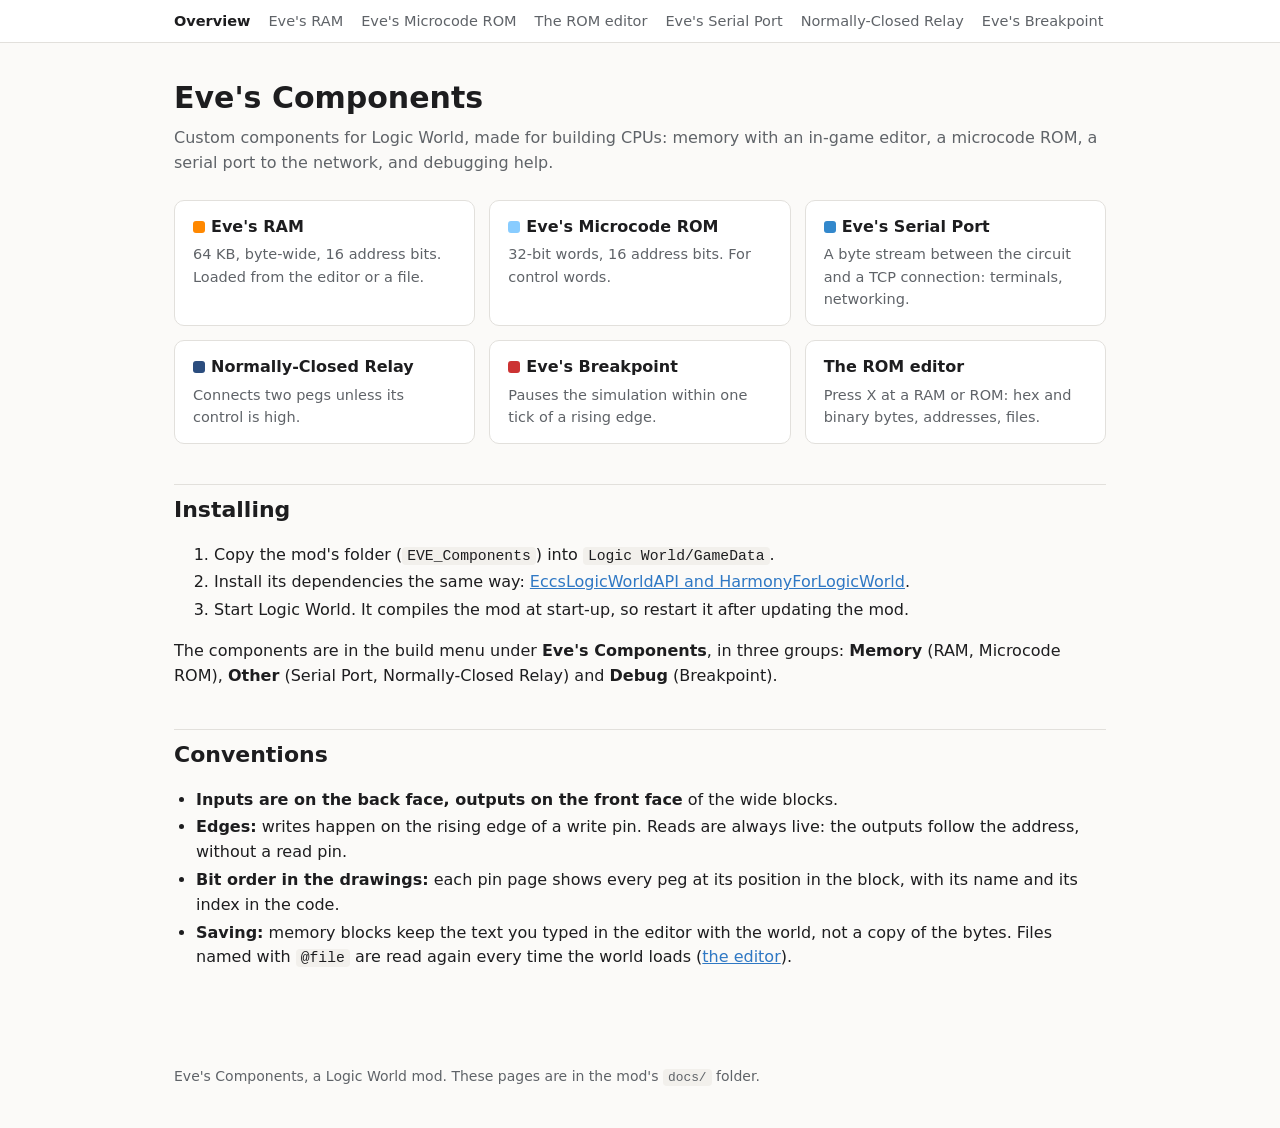
==== docs/index.html @ 7092f82e "docs/: a page per component, with pin diagrams Overview, Eve's RAM, Microcode ROM, the ROM editor, S" ====
<!DOCTYPE html>
<html lang="en">
<head>
<meta charset="utf-8">
<meta name="viewport" content="width=device-width, initial-scale=1">
<title>Eve's Components · Eve's Components</title>
<link rel="stylesheet" href="style.css">
</head>
<body>
<nav><div><a href="index.html" class="here">Overview</a><a href="ram.html">Eve's RAM</a><a href="microcode-rom.html">Eve's Microcode ROM</a><a href="editor.html">The ROM editor</a><a href="serial-port.html">Eve's Serial Port</a><a href="relay.html">Normally-Closed Relay</a><a href="breakpoint.html">Eve's Breakpoint</a></div></nav>
<main>
<h1>Eve's Components</h1>
<p class="sub">Custom components for Logic World, made for building CPUs: memory with an in-game editor, a microcode ROM, a serial port to the network, and debugging help.</p>
<div class="cards">
  <a class="card" href="ram.html"><b><span class="swatch" style="background:#FF8800"></span>Eve's RAM</b><p>64 KB, byte-wide, 16 address bits. Loaded from the editor or a file.</p></a>
  <a class="card" href="microcode-rom.html"><b><span class="swatch" style="background:#88CCFF"></span>Eve's Microcode ROM</b><p>32-bit words, 16 address bits. For control words.</p></a>
  <a class="card" href="serial-port.html"><b><span class="swatch" style="background:#3388CC"></span>Eve's Serial Port</b><p>A byte stream between the circuit and a TCP connection: terminals, networking.</p></a>
  <a class="card" href="relay.html"><b><span class="swatch" style="background:#2B4D7E"></span>Normally-Closed Relay</b><p>Connects two pegs unless its control is high.</p></a>
  <a class="card" href="breakpoint.html"><b><span class="swatch" style="background:#CC3333"></span>Eve's Breakpoint</b><p>Pauses the simulation within one tick of a rising edge.</p></a>
  <a class="card" href="editor.html"><b>The ROM editor</b><p>Press X at a RAM or ROM: hex and binary bytes, addresses, files.</p></a>
</div>

<h2>Installing</h2>
<ol>
  <li>Copy the mod's folder (<code>EVE_Components</code>) into <code>Logic World/GameData</code>.</li>
  <li>Install its dependencies the same way:
    <a href="https://github.com/Ecconia/Ecconia-LogicWorld-Mods">EccsLogicWorldAPI and HarmonyForLogicWorld</a>.</li>
  <li>Start Logic World. It compiles the mod at start-up, so restart it after updating the mod.</li>
</ol>
<p>The components are in the build menu under <b>Eve's Components</b>, in three groups: <b>Memory</b> (RAM, Microcode ROM),
<b>Other</b> (Serial Port, Normally-Closed Relay) and <b>Debug</b> (Breakpoint).</p>

<h2>Conventions</h2>
<ul>
  <li><b>Inputs are on the back face, outputs on the front face</b> of the wide blocks.</li>
  <li><b>Edges:</b> writes happen on the rising edge of a write pin. Reads are always live: the outputs follow the
    address, without a read pin.</li>
  <li><b>Bit order in the drawings:</b> each pin page shows every peg at its position in the block, with its name and its index
    in the code.</li>
  <li><b>Saving:</b> memory blocks keep the text you typed in the editor with the world, not a copy of the bytes. Files named
    with <code>@file</code> are read again every time the world loads (<a href="editor.html">the editor</a>).</li>
</ul>
</main>
<footer>Eve's Components, a Logic World mod. These pages are in the mod's <code>docs/</code> folder.</footer>
</body>
</html>
---- docs/style.css ----
/* Eve's Components documentation: one stylesheet for every page. */
:root {
  --bg: #fbfaf8; --fg: #1d1d1f; --muted: #5f6368; --line: #e2e0dc; --card: #ffffff;
  --accent: #2f78c4; --in: #2f78c4; --out: #c26a1f; --code: #f2f0ec;
}
@media (prefers-color-scheme: dark) {
  :root {
    --bg: #17181a; --fg: #e8e6e3; --muted: #9a9ea4; --line: #2e3034; --card: #1e2023;
    --accent: #6ea8ff; --in: #6ea8ff; --out: #f0a050; --code: #26282c;
  }
}
* { box-sizing: border-box; }
body { margin: 0; background: var(--bg); color: var(--fg);
       font: 16px/1.55 system-ui, -apple-system, "Segoe UI", sans-serif; }
nav { border-bottom: 1px solid var(--line); background: var(--card); }
nav div { max-width: 980px; margin: 0 auto; padding: 10px 24px; display: flex; flex-wrap: wrap; gap: 6px 18px; }
nav a { color: var(--muted); text-decoration: none; font-size: 14.5px; }
nav a:hover, nav a.here { color: var(--fg); }
nav a.here { font-weight: 600; }
main { max-width: 980px; margin: 0 auto; padding: 32px 24px 80px; }
h1 { font-size: 30px; margin: 0 0 4px; }
h2 { font-size: 22px; margin: 40px 0 12px; padding-top: 8px; border-top: 1px solid var(--line); }
h3 { font-size: 17px; margin: 22px 0 8px; }
a { color: var(--accent); }
.sub { color: var(--muted); margin: 0 0 24px; }
code, .mono { font-family: ui-monospace, "JetBrains Mono", Consolas, monospace; font-size: 0.92em; }
code { background: var(--code); padding: 1px 5px; border-radius: 4px; }
pre { background: var(--code); padding: 12px 14px; border-radius: 8px; overflow-x: auto; margin: 10px 0; }
pre code { background: none; padding: 0; }
table { border-collapse: collapse; width: 100%; margin: 10px 0 6px; font-size: 15px; }
th, td { text-align: left; padding: 7px 10px; border-bottom: 1px solid var(--line); vertical-align: top; }
th { color: var(--muted); font-weight: 600; font-size: 13px; text-transform: uppercase; letter-spacing: .03em; }
td.num { text-align: right; font-variant-numeric: tabular-nums; white-space: nowrap; }
.in { color: var(--in); font-weight: 600; }
.out { color: var(--out); font-weight: 600; }
.note { border-left: 3px solid var(--accent); padding: 6px 14px; margin: 14px 0; background: var(--card); border-radius: 0 8px 8px 0; }
.cards { display: grid; grid-template-columns: repeat(auto-fit, minmax(260px, 1fr)); gap: 14px; margin: 18px 0; }
.card { background: var(--card); border: 1px solid var(--line); border-radius: 10px; padding: 14px 18px; }
.card b { display: block; margin-bottom: 4px; }
.card p { margin: 0; color: var(--muted); font-size: 14.5px; }
a.card { text-decoration: none; color: inherit; }
a.card:hover { border-color: var(--accent); }
.swatch { display: inline-block; width: 12px; height: 12px; border-radius: 3px; vertical-align: -1px; margin-right: 6px; }
.diagram { background: var(--card); border: 1px solid var(--line); border-radius: 10px; padding: 12px; margin: 12px 0; overflow-x: auto; }
.diagram p { margin: 6px 4px 0; font-size: 14px; color: var(--muted); }
.diagram b { display: block; margin: 4px 4px 0; }
.diagram svg { display: block; max-width: 100%; height: auto; }
svg text { font-family: ui-monospace, Consolas, monospace; fill: currentColor; }
svg .pin-in { fill: var(--in); }
svg .pin-out { fill: var(--out); }
svg .face-in { fill: none; stroke: var(--in); stroke-width: 2; }
svg .face-out { fill: none; stroke: var(--out); stroke-width: 2; }
svg .idx, svg .dim { fill: var(--muted); }
ul { padding-left: 22px; } li { margin: 3px 0; }
.muted { color: var(--muted); }
footer { max-width: 980px; margin: 0 auto; padding: 0 24px 40px; color: var(--muted); font-size: 14px; }
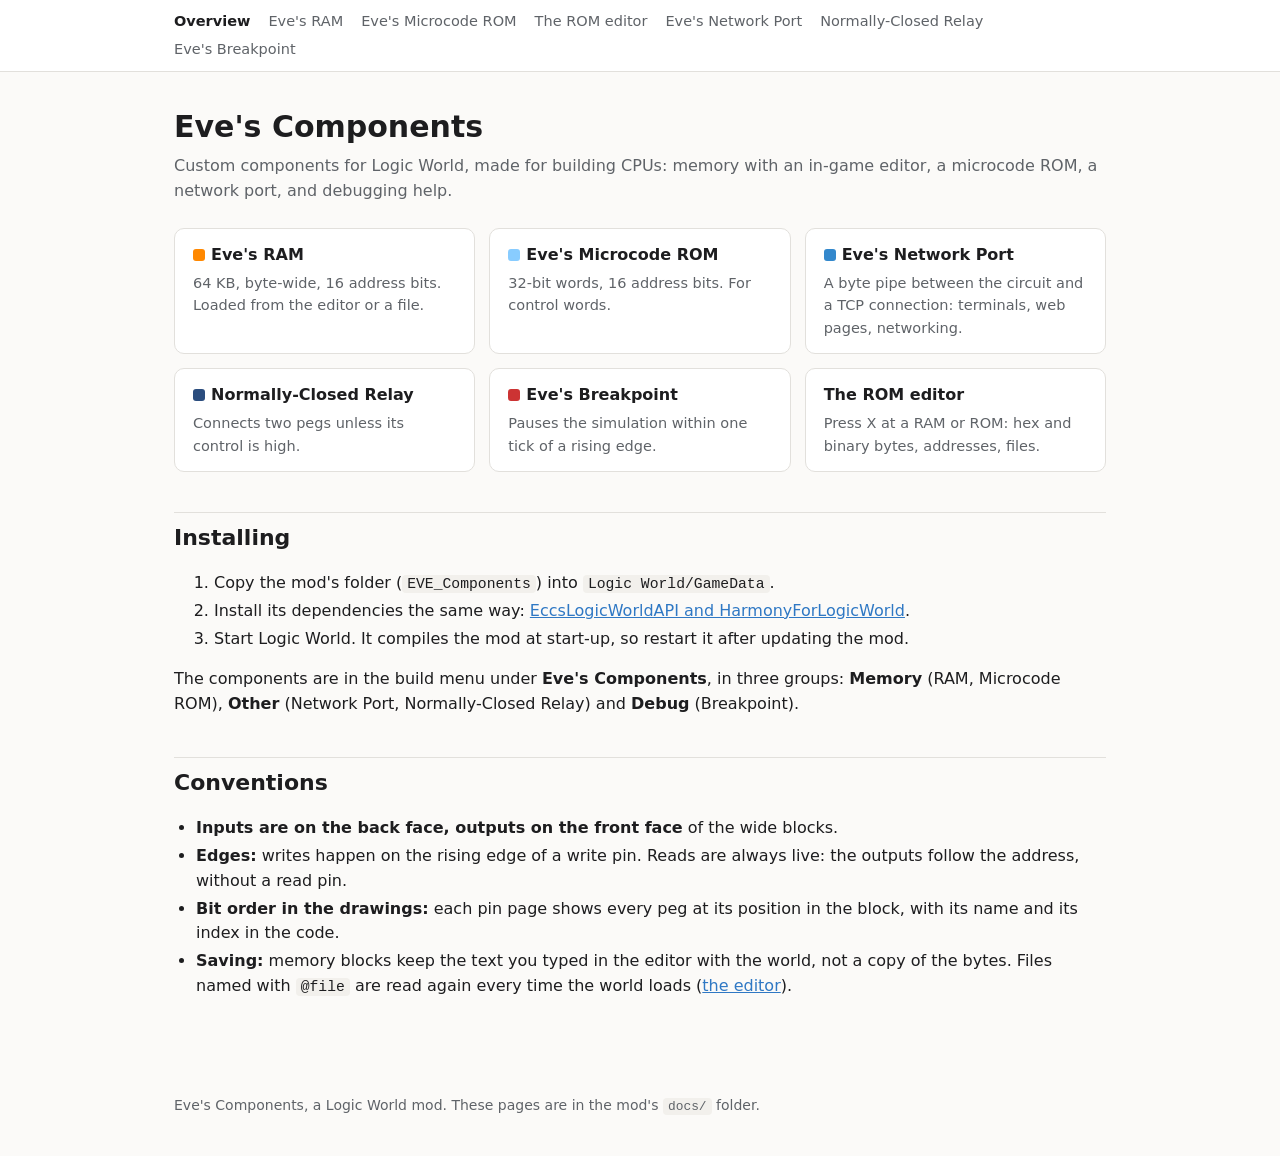
==== commit 657ec295: "Eve's Network Port replaces the Serial Port; tools/lwterm.py A plain byte pipe to one TCP connection" ====
--- a/docs/index.html
+++ b/docs/index.html
@@ -7,14 +7,14 @@
 <link rel="stylesheet" href="style.css">
 </head>
 <body>
-<nav><div><a href="index.html" class="here">Overview</a><a href="ram.html">Eve's RAM</a><a href="microcode-rom.html">Eve's Microcode ROM</a><a href="editor.html">The ROM editor</a><a href="serial-port.html">Eve's Serial Port</a><a href="relay.html">Normally-Closed Relay</a><a href="breakpoint.html">Eve's Breakpoint</a></div></nav>
+<nav><div><a href="index.html" class="here">Overview</a><a href="ram.html">Eve's RAM</a><a href="microcode-rom.html">Eve's Microcode ROM</a><a href="editor.html">The ROM editor</a><a href="network-port.html">Eve's Network Port</a><a href="relay.html">Normally-Closed Relay</a><a href="breakpoint.html">Eve's Breakpoint</a></div></nav>
 <main>
 <h1>Eve's Components</h1>
-<p class="sub">Custom components for Logic World, made for building CPUs: memory with an in-game editor, a microcode ROM, a serial port to the network, and debugging help.</p>
+<p class="sub">Custom components for Logic World, made for building CPUs: memory with an in-game editor, a microcode ROM, a network port, and debugging help.</p>
 <div class="cards">
   <a class="card" href="ram.html"><b><span class="swatch" style="background:#FF8800"></span>Eve's RAM</b><p>64 KB, byte-wide, 16 address bits. Loaded from the editor or a file.</p></a>
   <a class="card" href="microcode-rom.html"><b><span class="swatch" style="background:#88CCFF"></span>Eve's Microcode ROM</b><p>32-bit words, 16 address bits. For control words.</p></a>
-  <a class="card" href="serial-port.html"><b><span class="swatch" style="background:#3388CC"></span>Eve's Serial Port</b><p>A byte stream between the circuit and a TCP connection: terminals, networking.</p></a>
+  <a class="card" href="network-port.html"><b><span class="swatch" style="background:#3388CC"></span>Eve's Network Port</b><p>A byte pipe between the circuit and a TCP connection: terminals, web pages, networking.</p></a>
   <a class="card" href="relay.html"><b><span class="swatch" style="background:#2B4D7E"></span>Normally-Closed Relay</b><p>Connects two pegs unless its control is high.</p></a>
   <a class="card" href="breakpoint.html"><b><span class="swatch" style="background:#CC3333"></span>Eve's Breakpoint</b><p>Pauses the simulation within one tick of a rising edge.</p></a>
   <a class="card" href="editor.html"><b>The ROM editor</b><p>Press X at a RAM or ROM: hex and binary bytes, addresses, files.</p></a>
@@ -28,7 +28,7 @@
   <li>Start Logic World. It compiles the mod at start-up, so restart it after updating the mod.</li>
 </ol>
 <p>The components are in the build menu under <b>Eve's Components</b>, in three groups: <b>Memory</b> (RAM, Microcode ROM),
-<b>Other</b> (Serial Port, Normally-Closed Relay) and <b>Debug</b> (Breakpoint).</p>
+<b>Other</b> (Network Port, Normally-Closed Relay) and <b>Debug</b> (Breakpoint).</p>
 
 <h2>Conventions</h2>
 <ul>
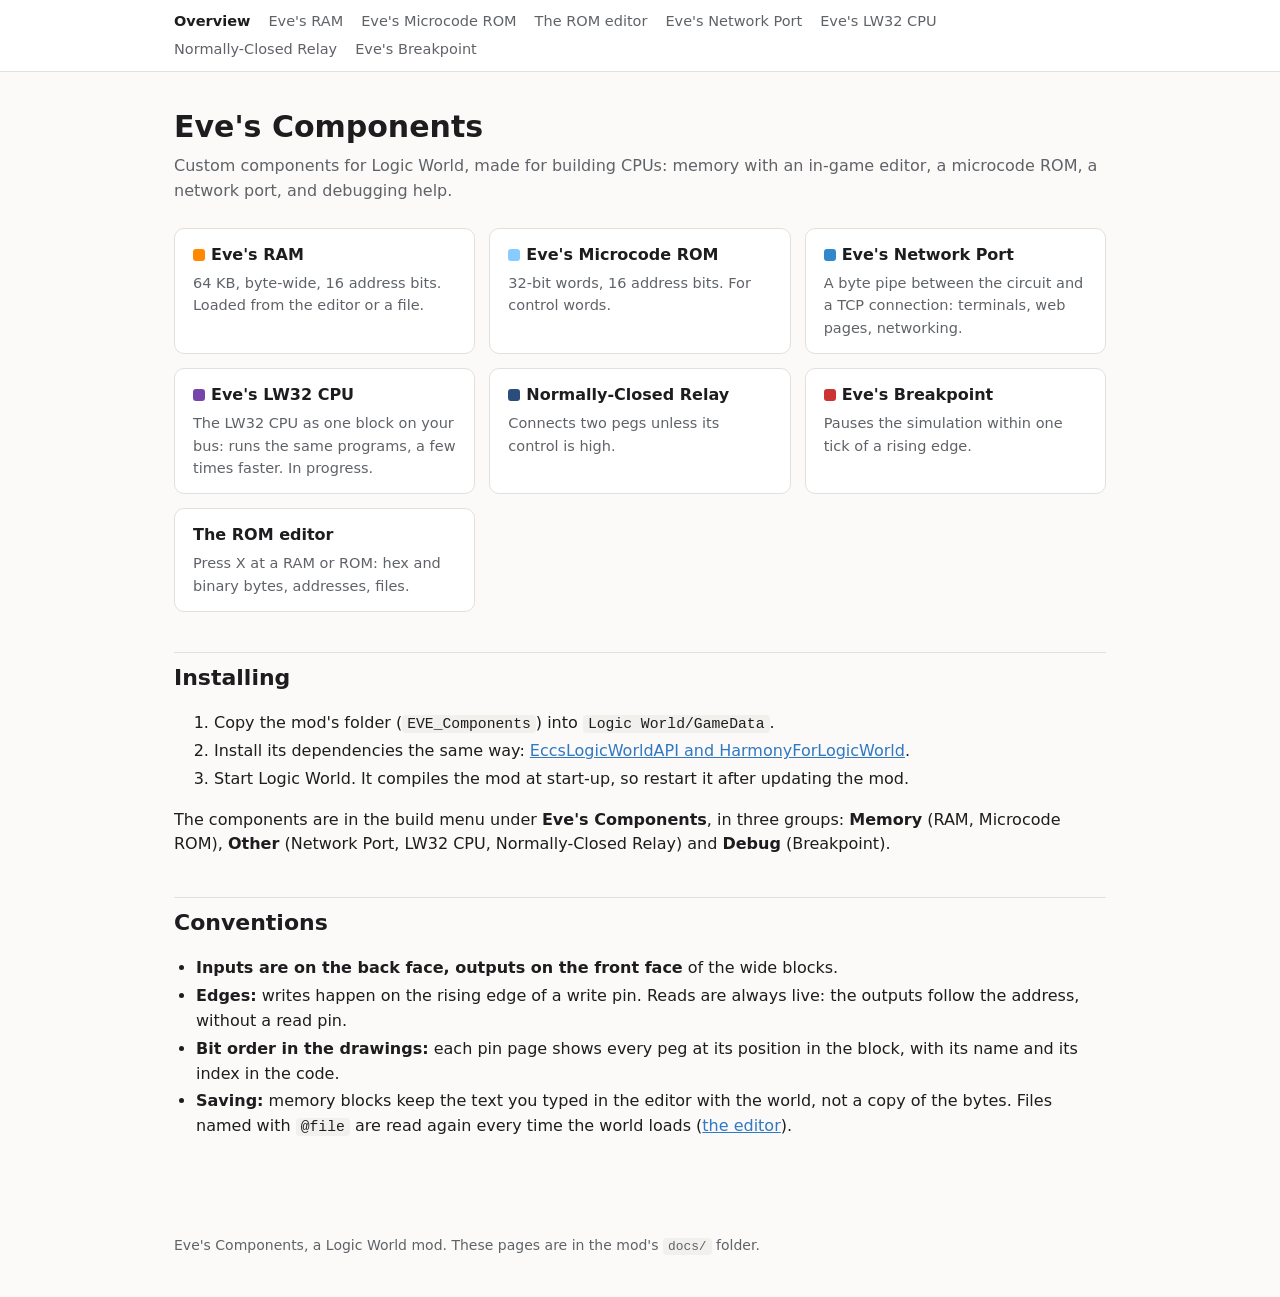
==== commit a2642f5b: "Eve's LW32 CPU: the LW32 CPU as a block on the CPU's bus components/LW32CPU.jecs (32 x 3: data in, D" ====
--- a/docs/index.html
+++ b/docs/index.html
@@ -7,7 +7,7 @@
 <link rel="stylesheet" href="style.css">
 </head>
 <body>
-<nav><div><a href="index.html" class="here">Overview</a><a href="ram.html">Eve's RAM</a><a href="microcode-rom.html">Eve's Microcode ROM</a><a href="editor.html">The ROM editor</a><a href="network-port.html">Eve's Network Port</a><a href="relay.html">Normally-Closed Relay</a><a href="breakpoint.html">Eve's Breakpoint</a></div></nav>
+<nav><div><a href="index.html" class="here">Overview</a><a href="ram.html">Eve's RAM</a><a href="microcode-rom.html">Eve's Microcode ROM</a><a href="editor.html">The ROM editor</a><a href="network-port.html">Eve's Network Port</a><a href="lw32-cpu.html">Eve's LW32 CPU</a><a href="relay.html">Normally-Closed Relay</a><a href="breakpoint.html">Eve's Breakpoint</a></div></nav>
 <main>
 <h1>Eve's Components</h1>
 <p class="sub">Custom components for Logic World, made for building CPUs: memory with an in-game editor, a microcode ROM, a network port, and debugging help.</p>
@@ -15,6 +15,7 @@
   <a class="card" href="ram.html"><b><span class="swatch" style="background:#FF8800"></span>Eve's RAM</b><p>64 KB, byte-wide, 16 address bits. Loaded from the editor or a file.</p></a>
   <a class="card" href="microcode-rom.html"><b><span class="swatch" style="background:#88CCFF"></span>Eve's Microcode ROM</b><p>32-bit words, 16 address bits. For control words.</p></a>
   <a class="card" href="network-port.html"><b><span class="swatch" style="background:#3388CC"></span>Eve's Network Port</b><p>A byte pipe between the circuit and a TCP connection: terminals, web pages, networking.</p></a>
+  <a class="card" href="lw32-cpu.html"><b><span class="swatch" style="background:#7744AA"></span>Eve's LW32 CPU</b><p>The LW32 CPU as one block on your bus: runs the same programs, a few times faster. In progress.</p></a>
   <a class="card" href="relay.html"><b><span class="swatch" style="background:#2B4D7E"></span>Normally-Closed Relay</b><p>Connects two pegs unless its control is high.</p></a>
   <a class="card" href="breakpoint.html"><b><span class="swatch" style="background:#CC3333"></span>Eve's Breakpoint</b><p>Pauses the simulation within one tick of a rising edge.</p></a>
   <a class="card" href="editor.html"><b>The ROM editor</b><p>Press X at a RAM or ROM: hex and binary bytes, addresses, files.</p></a>
@@ -28,7 +29,7 @@
   <li>Start Logic World. It compiles the mod at start-up, so restart it after updating the mod.</li>
 </ol>
 <p>The components are in the build menu under <b>Eve's Components</b>, in three groups: <b>Memory</b> (RAM, Microcode ROM),
-<b>Other</b> (Network Port, Normally-Closed Relay) and <b>Debug</b> (Breakpoint).</p>
+<b>Other</b> (Network Port, LW32 CPU, Normally-Closed Relay) and <b>Debug</b> (Breakpoint).</p>
 
 <h2>Conventions</h2>
 <ul>
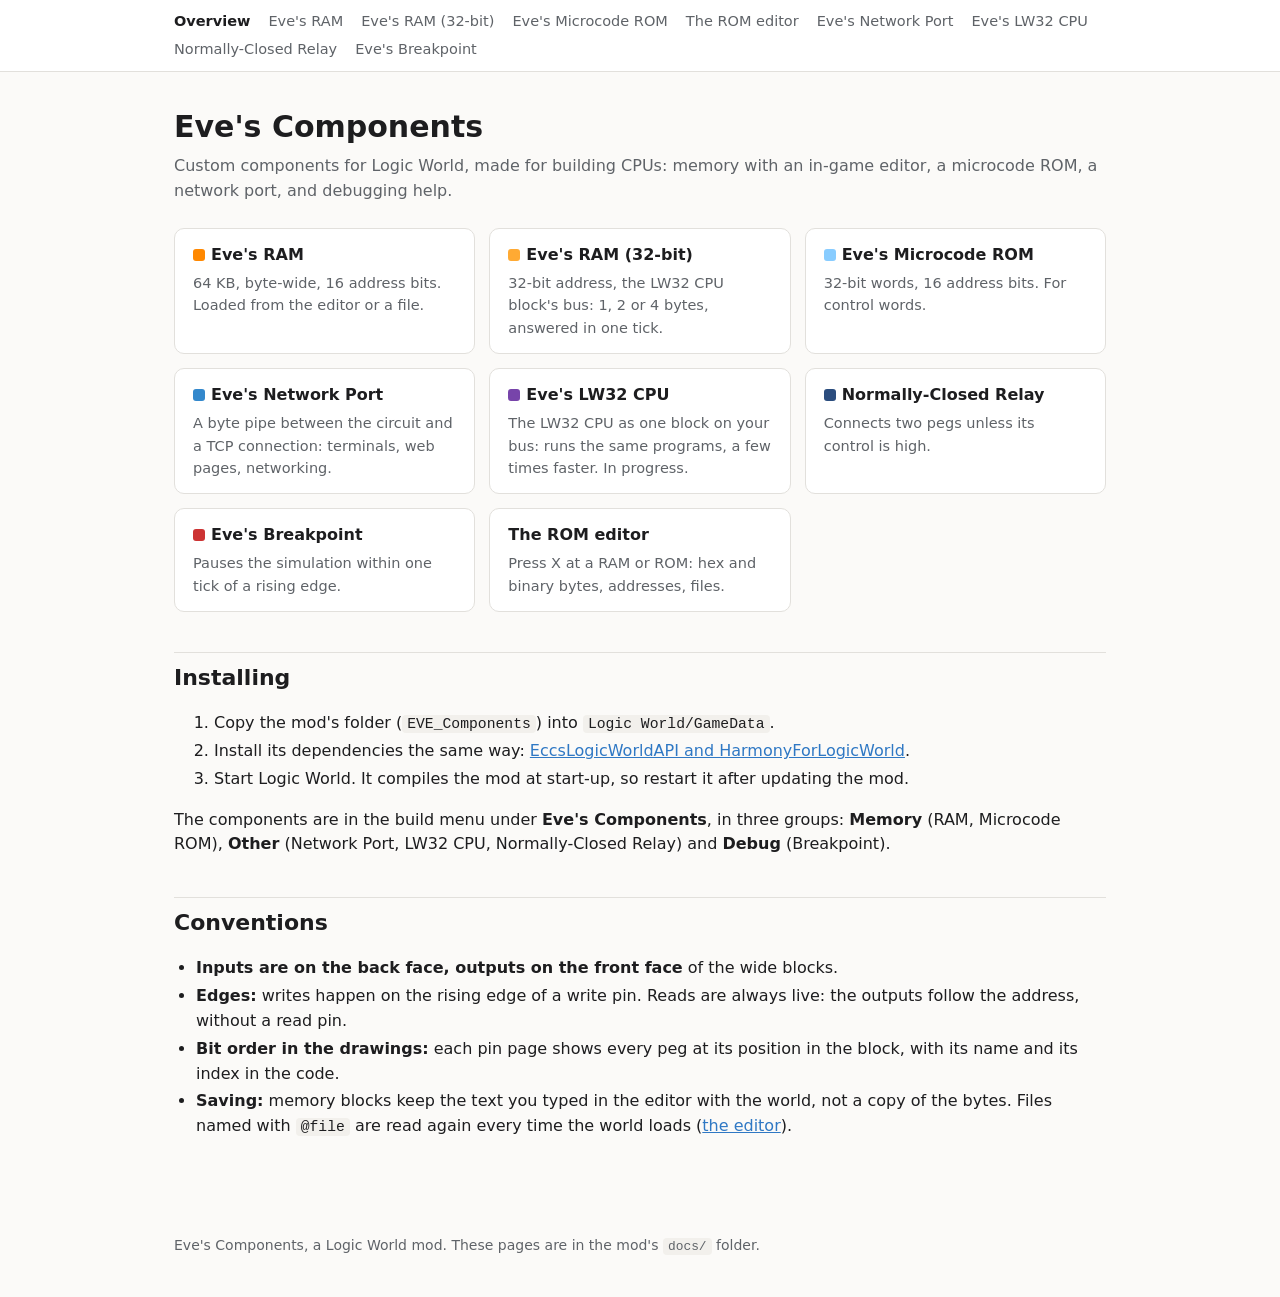
==== commit 420f68f6: "Eve's RAM (32-bit) on the LW32 CPU block's bus; docs/ram32.html Inputs 64 READ, 65 WRITE, 66 BYTE, 6" ====
--- a/docs/index.html
+++ b/docs/index.html
@@ -7,12 +7,13 @@
 <link rel="stylesheet" href="style.css">
 </head>
 <body>
-<nav><div><a href="index.html" class="here">Overview</a><a href="ram.html">Eve's RAM</a><a href="microcode-rom.html">Eve's Microcode ROM</a><a href="editor.html">The ROM editor</a><a href="network-port.html">Eve's Network Port</a><a href="lw32-cpu.html">Eve's LW32 CPU</a><a href="relay.html">Normally-Closed Relay</a><a href="breakpoint.html">Eve's Breakpoint</a></div></nav>
+<nav><div><a href="index.html" class="here">Overview</a><a href="ram.html">Eve's RAM</a><a href="ram32.html">Eve's RAM (32-bit)</a><a href="microcode-rom.html">Eve's Microcode ROM</a><a href="editor.html">The ROM editor</a><a href="network-port.html">Eve's Network Port</a><a href="lw32-cpu.html">Eve's LW32 CPU</a><a href="relay.html">Normally-Closed Relay</a><a href="breakpoint.html">Eve's Breakpoint</a></div></nav>
 <main>
 <h1>Eve's Components</h1>
 <p class="sub">Custom components for Logic World, made for building CPUs: memory with an in-game editor, a microcode ROM, a network port, and debugging help.</p>
 <div class="cards">
   <a class="card" href="ram.html"><b><span class="swatch" style="background:#FF8800"></span>Eve's RAM</b><p>64 KB, byte-wide, 16 address bits. Loaded from the editor or a file.</p></a>
+  <a class="card" href="ram32.html"><b><span class="swatch" style="background:#FFAA33"></span>Eve's RAM (32-bit)</b><p>32-bit address, the LW32 CPU block's bus: 1, 2 or 4 bytes, answered in one tick.</p></a>
   <a class="card" href="microcode-rom.html"><b><span class="swatch" style="background:#88CCFF"></span>Eve's Microcode ROM</b><p>32-bit words, 16 address bits. For control words.</p></a>
   <a class="card" href="network-port.html"><b><span class="swatch" style="background:#3388CC"></span>Eve's Network Port</b><p>A byte pipe between the circuit and a TCP connection: terminals, web pages, networking.</p></a>
   <a class="card" href="lw32-cpu.html"><b><span class="swatch" style="background:#7744AA"></span>Eve's LW32 CPU</b><p>The LW32 CPU as one block on your bus: runs the same programs, a few times faster. In progress.</p></a>
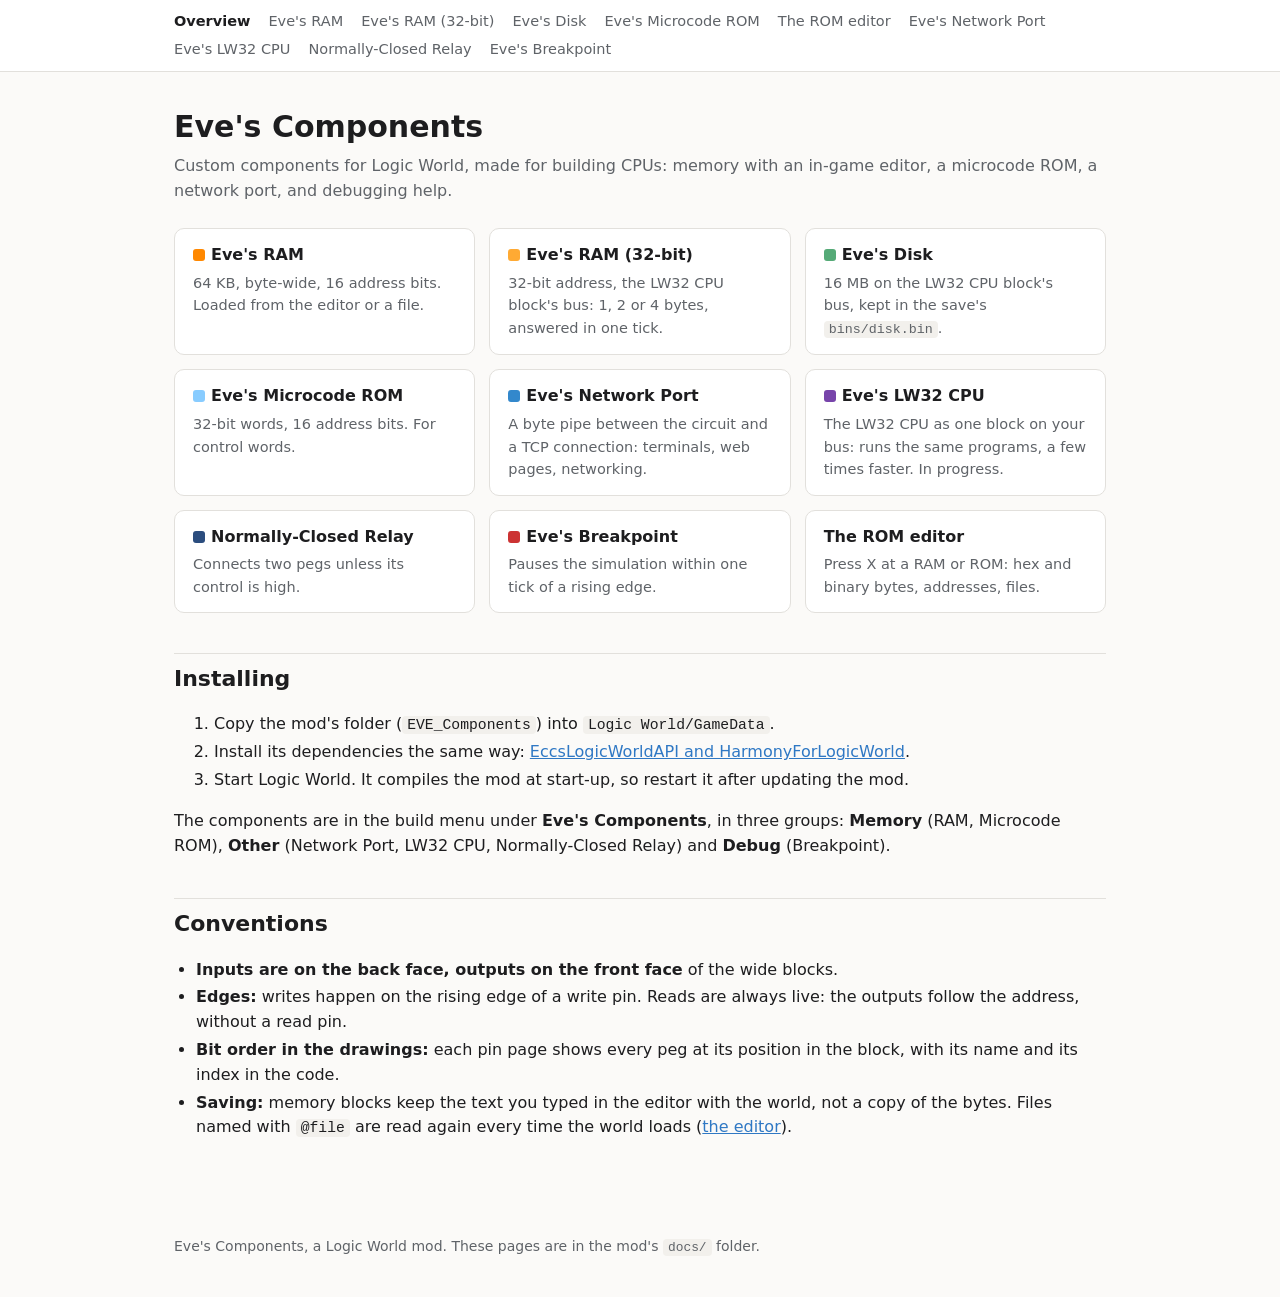
==== commit c2fe5794: "Eve's Disk: 16 MB on the LW32 CPU block's bus, kept in the save's bins/disk.bin The pins and handsha" ====
--- a/docs/index.html
+++ b/docs/index.html
@@ -7,13 +7,14 @@
 <link rel="stylesheet" href="style.css">
 </head>
 <body>
-<nav><div><a href="index.html" class="here">Overview</a><a href="ram.html">Eve's RAM</a><a href="ram32.html">Eve's RAM (32-bit)</a><a href="microcode-rom.html">Eve's Microcode ROM</a><a href="editor.html">The ROM editor</a><a href="network-port.html">Eve's Network Port</a><a href="lw32-cpu.html">Eve's LW32 CPU</a><a href="relay.html">Normally-Closed Relay</a><a href="breakpoint.html">Eve's Breakpoint</a></div></nav>
+<nav><div><a href="index.html" class="here">Overview</a><a href="ram.html">Eve's RAM</a><a href="ram32.html">Eve's RAM (32-bit)</a><a href="disk.html">Eve's Disk</a><a href="microcode-rom.html">Eve's Microcode ROM</a><a href="editor.html">The ROM editor</a><a href="network-port.html">Eve's Network Port</a><a href="lw32-cpu.html">Eve's LW32 CPU</a><a href="relay.html">Normally-Closed Relay</a><a href="breakpoint.html">Eve's Breakpoint</a></div></nav>
 <main>
 <h1>Eve's Components</h1>
 <p class="sub">Custom components for Logic World, made for building CPUs: memory with an in-game editor, a microcode ROM, a network port, and debugging help.</p>
 <div class="cards">
   <a class="card" href="ram.html"><b><span class="swatch" style="background:#FF8800"></span>Eve's RAM</b><p>64 KB, byte-wide, 16 address bits. Loaded from the editor or a file.</p></a>
   <a class="card" href="ram32.html"><b><span class="swatch" style="background:#FFAA33"></span>Eve's RAM (32-bit)</b><p>32-bit address, the LW32 CPU block's bus: 1, 2 or 4 bytes, answered in one tick.</p></a>
+  <a class="card" href="disk.html"><b><span class="swatch" style="background:#55AA77"></span>Eve's Disk</b><p>16 MB on the LW32 CPU block's bus, kept in the save's <code>bins/disk.bin</code>.</p></a>
   <a class="card" href="microcode-rom.html"><b><span class="swatch" style="background:#88CCFF"></span>Eve's Microcode ROM</b><p>32-bit words, 16 address bits. For control words.</p></a>
   <a class="card" href="network-port.html"><b><span class="swatch" style="background:#3388CC"></span>Eve's Network Port</b><p>A byte pipe between the circuit and a TCP connection: terminals, web pages, networking.</p></a>
   <a class="card" href="lw32-cpu.html"><b><span class="swatch" style="background:#7744AA"></span>Eve's LW32 CPU</b><p>The LW32 CPU as one block on your bus: runs the same programs, a few times faster. In progress.</p></a>
